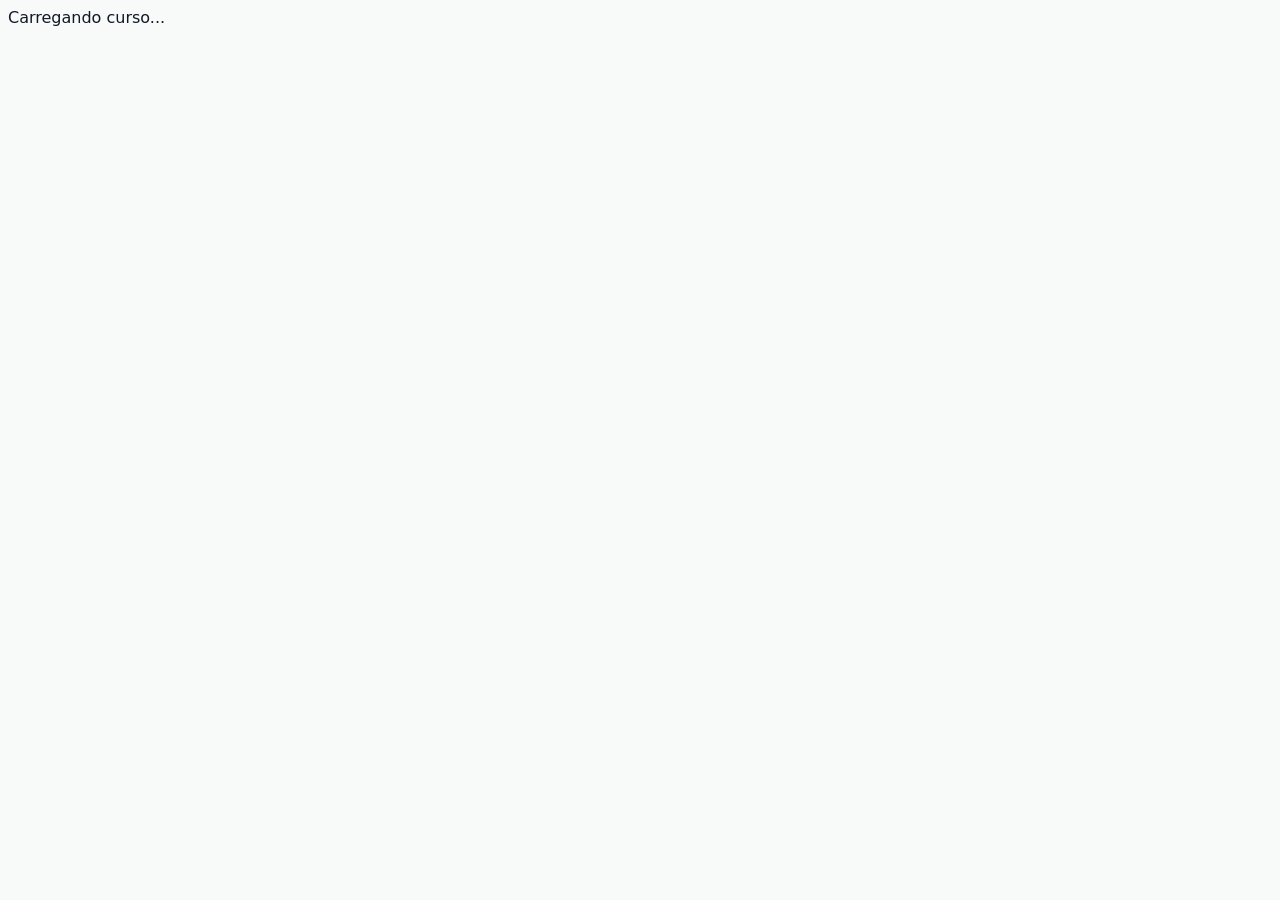
==== index.html @ 1e93b01f "Add navigable Docsify study site" ====
<!doctype html>
<html lang="pt-BR">
  <head>
    <meta charset="UTF-8" />
    <meta name="viewport" content="width=device-width, initial-scale=1.0" />
    <meta
      name="description"
      content="Curso navegável em PT-BR para estudar Claude Certified Architect - Foundations."
    />
    <title>Claude Certified Architect PT-BR</title>
    <link rel="icon" href="data:," />
    <link rel="stylesheet" href="https://cdn.jsdelivr.net/npm/docsify@4/lib/themes/vue.css" />
    <link rel="stylesheet" href="assets/docsify-theme.css" />
  </head>
  <body>
    <div id="app">Carregando curso...</div>
    <script>
      window.$docsify = {
        name: 'Claude Certified Architect PT-BR',
        repo: 'https://github.com/guilhermejacyzin/claude-certified-architect',
        homepage: 'README.md',
        loadSidebar: true,
        loadNavbar: true,
        coverpage: true,
        onlyCover: false,
        subMaxLevel: 3,
        auto2top: true,
        relativePath: true,
        mergeNavbar: true,
        themeColor: '#0f766e',
        alias: {
          '/.*/_sidebar.md': '/_sidebar.md',
          '/.*/_navbar.md': '/_navbar.md'
        },
        search: {
          maxAge: 86400000,
          paths: 'auto',
          placeholder: 'Buscar no curso',
          noData: 'Nada encontrado',
          depth: 6,
          hideOtherSidebarContent: false
        },
        copyCode: {
          buttonText: 'Copiar',
          errorText: 'Erro',
          successText: 'Copiado'
        },
        pagination: {
          previousText: 'Anterior',
          nextText: 'Próximo',
          crossChapter: true,
          crossChapterText: true
        },
        plugins: [
          function navigationHints(hook) {
            hook.doneEach(function () {
              var links = document.querySelectorAll('.markdown-section a[href$=".md"]');
              links.forEach(function (link) {
                if (!link.getAttribute('target') && !link.href.includes(location.host)) {
                  link.setAttribute('target', '_blank');
                  link.setAttribute('rel', 'noopener noreferrer');
                }
              });
            });
          }
        ]
      };
    </script>
    <script src="https://cdn.jsdelivr.net/npm/docsify@4/lib/docsify.min.js"></script>
    <script src="https://cdn.jsdelivr.net/npm/docsify@4/lib/plugins/search.min.js"></script>
    <script src="https://cdn.jsdelivr.net/npm/docsify-copy-code@2/dist/docsify-copy-code.min.js"></script>
    <script src="https://cdn.jsdelivr.net/npm/docsify-pagination@2/dist/docsify-pagination.min.js"></script>
    <script src="https://cdn.jsdelivr.net/npm/docsify@4/lib/plugins/zoom-image.min.js"></script>
  </body>
</html>
---- assets/docsify-theme.css ----
:root {
  --course-ink: #111827;
  --course-muted: #647067;
  --course-line: #dbe5df;
  --course-bg: #f7faf8;
  --course-panel: #ffffff;
  --course-teal: #0f766e;
  --course-teal-dark: #115e59;
  --course-rose: #be123c;
  --course-amber: #b45309;
  --course-indigo: #4f46e5;
  --course-shadow: 0 18px 45px rgba(17, 24, 39, 0.08);
}

body {
  background: var(--course-bg);
  color: var(--course-ink);
  font-family:
    Inter, ui-sans-serif, system-ui, -apple-system, BlinkMacSystemFont, "Segoe UI",
    sans-serif;
  letter-spacing: 0;
}

.sidebar,
.app-nav {
  background: rgba(255, 255, 255, 0.96);
  backdrop-filter: blur(16px);
}

.sidebar {
  border-right: 1px solid var(--course-line);
}

.sidebar > h1,
.sidebar .app-name {
  font-weight: 800;
  color: var(--course-ink);
}

.sidebar ul li a {
  border-radius: 6px;
  color: #26332c;
  font-size: 14px;
  line-height: 1.45;
  padding: 5px 10px;
}

.sidebar ul li.active > a,
.sidebar ul li a:hover {
  color: var(--course-teal-dark);
  background: #e8f4f1;
  text-decoration: none;
}

.sidebar-nav > ul > li > p,
.sidebar-nav > ul > li > a {
  font-weight: 800;
  color: var(--course-ink);
}

.search {
  border-bottom: 1px solid var(--course-line);
}

.search input {
  border: 1px solid var(--course-line);
  border-radius: 8px;
  color: var(--course-ink);
  font-size: 14px;
  min-height: 38px;
  padding: 8px 10px;
}

.app-nav {
  border-bottom: 1px solid rgba(219, 229, 223, 0.75);
  color: var(--course-ink);
  margin: 0;
  padding: 12px 28px;
  position: sticky;
  top: 0;
}

.app-nav a {
  color: var(--course-ink);
  font-weight: 700;
}

.app-nav a:hover {
  color: var(--course-teal);
}

.markdown-section {
  max-width: 1040px;
  padding: 36px 36px 72px;
}

.markdown-section h1,
.markdown-section h2,
.markdown-section h3 {
  color: var(--course-ink);
  letter-spacing: 0;
}

.markdown-section h1 {
  font-size: 38px;
  line-height: 1.08;
  margin-bottom: 20px;
}

.markdown-section h2 {
  border-bottom: 1px solid var(--course-line);
  font-size: 26px;
  margin-top: 44px;
  padding-bottom: 10px;
}

.markdown-section h3 {
  font-size: 20px;
  margin-top: 28px;
}

.markdown-section p,
.markdown-section li {
  color: #26332c;
  font-size: 16px;
  line-height: 1.72;
}

.markdown-section a {
  color: var(--course-teal-dark);
  font-weight: 650;
}

.markdown-section blockquote {
  border-left: 4px solid var(--course-teal);
  border-radius: 0 8px 8px 0;
  background: #eef8f5;
  color: var(--course-ink);
  margin: 20px 0;
  padding: 14px 18px;
}

.markdown-section table {
  border-collapse: separate;
  border-spacing: 0;
  box-shadow: var(--course-shadow);
  overflow: hidden;
}

.markdown-section th {
  background: #eef8f5;
  color: var(--course-ink);
  font-weight: 800;
}

.markdown-section td,
.markdown-section th {
  border-color: var(--course-line);
  padding: 10px 12px;
  vertical-align: top;
}

.markdown-section code {
  background: #eef2ff;
  border-radius: 5px;
  color: #3730a3;
  padding: 2px 5px;
}

.markdown-section pre {
  background: #111827;
  border-radius: 8px;
  box-shadow: var(--course-shadow);
}

.markdown-section pre code {
  background: transparent;
  color: #f9fafb;
  padding: 0;
}

.cover {
  background:
    radial-gradient(circle at 20% 20%, rgba(15, 118, 110, 0.16), transparent 34%),
    radial-gradient(circle at 78% 28%, rgba(190, 18, 60, 0.12), transparent 32%),
    linear-gradient(135deg, #ffffff 0%, #f4faf8 52%, #eef2ff 100%) !important;
  color: var(--course-ink);
}

.cover-main {
  max-width: 1120px;
}

.cover-main h1 {
  color: var(--course-ink);
  font-size: clamp(36px, 6vw, 72px);
  font-weight: 900;
  line-height: 1;
  margin: 0 0 18px;
}

.cover-main blockquote {
  border: 0;
  color: #26332c;
  font-size: 19px;
  line-height: 1.55;
  margin: 0 auto 28px;
  max-width: 840px;
}

.cover-main > p:last-of-type a {
  border: 1px solid var(--course-line);
  border-radius: 8px;
  box-shadow: 0 10px 24px rgba(15, 118, 110, 0.12);
  color: var(--course-teal-dark);
  font-weight: 800;
  margin: 5px;
  padding: 11px 15px;
}

.cover-main > p:last-of-type a:first-child {
  background: var(--course-teal);
  border-color: var(--course-teal);
  color: #ffffff;
}

.cover-main > p:last-of-type a:hover {
  transform: translateY(-1px);
}

.hero-panel {
  display: grid;
  gap: 14px;
  grid-template-columns: repeat(3, minmax(0, 1fr));
  margin: 34px auto 22px;
  max-width: 1040px;
  text-align: left;
}

.hero-panel > div {
  background: rgba(255, 255, 255, 0.86);
  border: 1px solid rgba(219, 229, 223, 0.9);
  border-radius: 8px;
  box-shadow: var(--course-shadow);
  padding: 18px;
}

.hero-panel strong {
  color: var(--course-ink);
  display: block;
  font-size: 17px;
  line-height: 1.35;
  margin: 7px 0;
}

.hero-panel p {
  color: var(--course-muted);
  font-size: 14px;
  line-height: 1.5;
  margin: 0;
}

.eyebrow {
  color: var(--course-rose);
  display: block;
  font-size: 12px;
  font-weight: 900;
  letter-spacing: 0.04em;
  text-transform: uppercase;
}

.learning-map {
  align-items: center;
  display: grid;
  gap: 8px;
  grid-template-columns: repeat(6, minmax(0, 1fr));
  margin: 20px auto 0;
  max-width: 1040px;
}

.learning-map span {
  background: #ffffff;
  border: 1px solid var(--course-line);
  border-top: 4px solid var(--course-teal);
  border-radius: 8px;
  color: var(--course-ink);
  font-size: 13px;
  font-weight: 800;
  min-height: 54px;
  padding: 13px 8px 9px;
  text-align: center;
}

.learning-map span:nth-child(2) {
  border-top-color: var(--course-indigo);
}

.learning-map span:nth-child(3) {
  border-top-color: var(--course-amber);
}

.learning-map span:nth-child(4) {
  border-top-color: var(--course-rose);
}

.learning-map span:nth-child(5) {
  border-top-color: var(--course-teal-dark);
}

.learning-map span:nth-child(6) {
  border-top-color: #6d28d9;
}

.docsify-pagination-container {
  border-top: 1px solid var(--course-line);
  margin-top: 44px;
  padding-top: 24px;
}

@media (max-width: 900px) {
  .markdown-section {
    padding: 28px 20px 60px;
  }

  .hero-panel,
  .learning-map {
    grid-template-columns: 1fr;
  }

  .cover-main h1 {
    font-size: 38px;
  }

  .app-nav {
    padding: 10px 16px;
  }
}
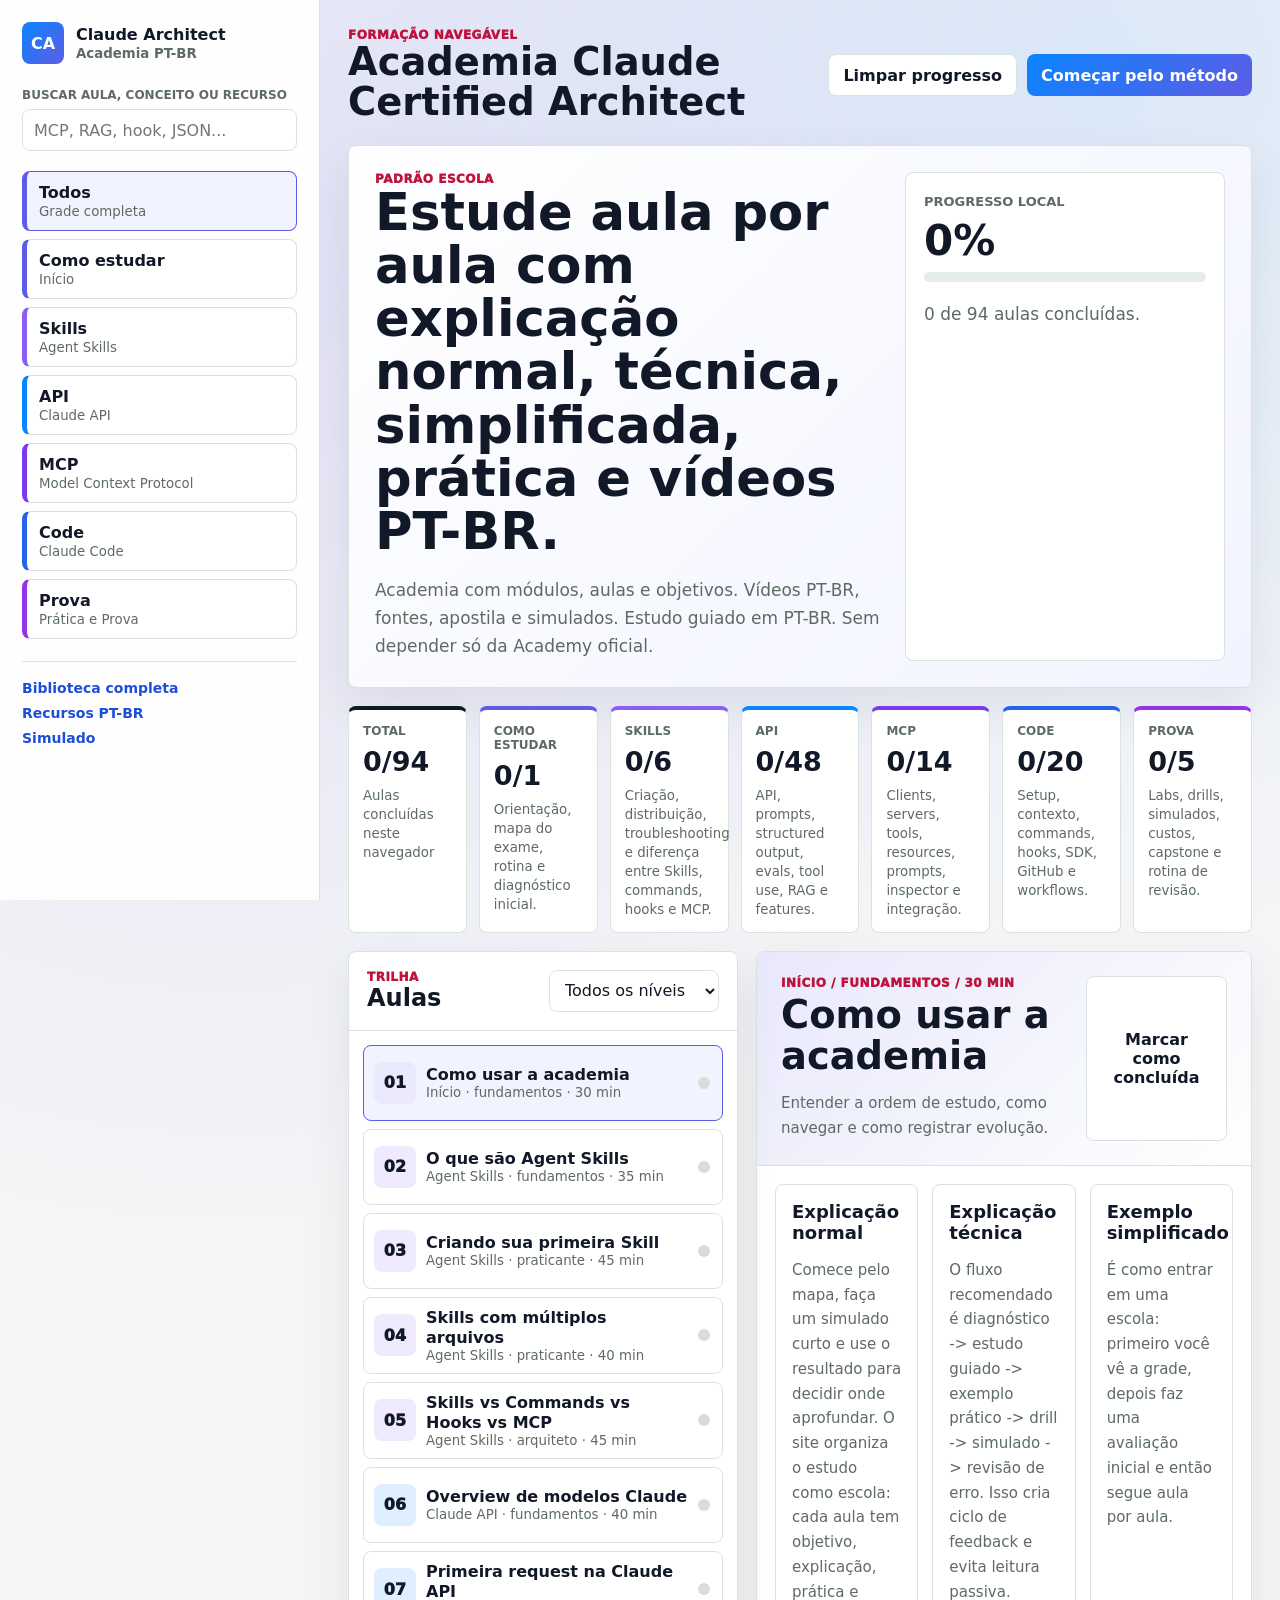
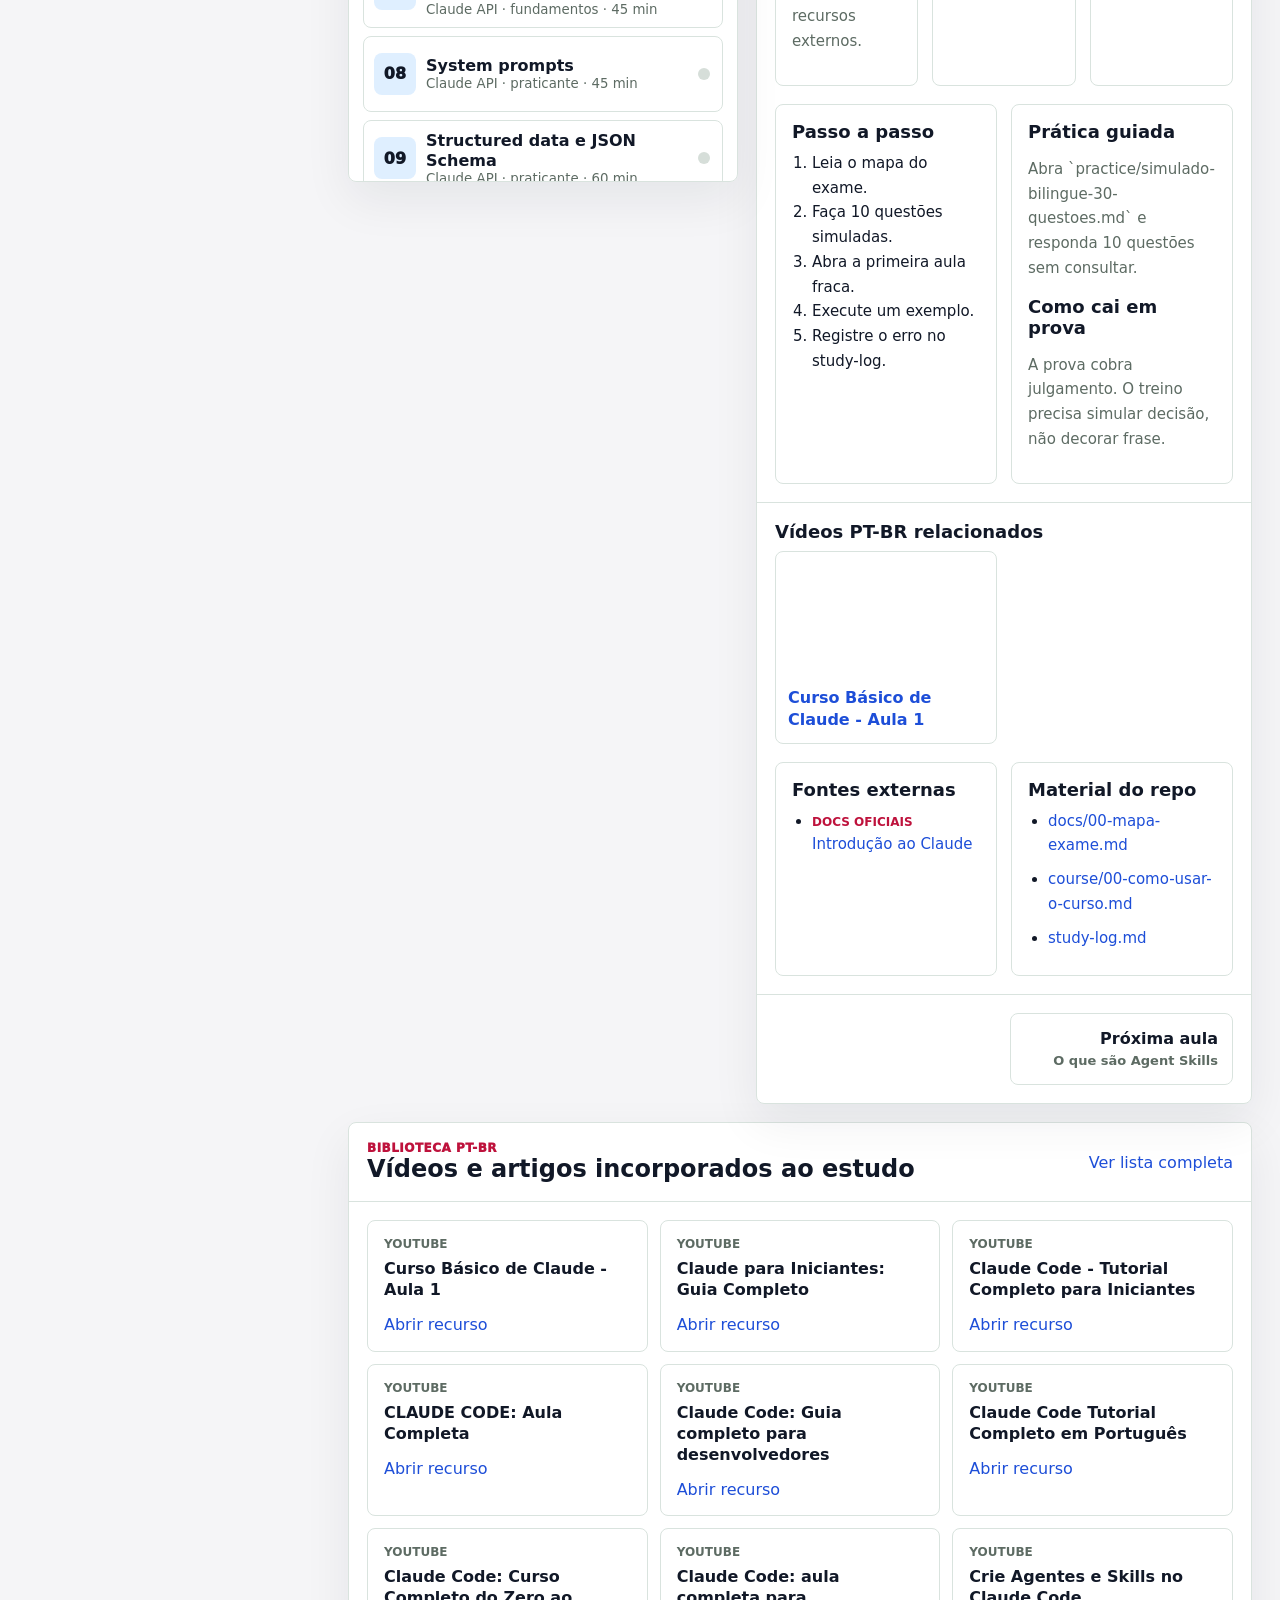
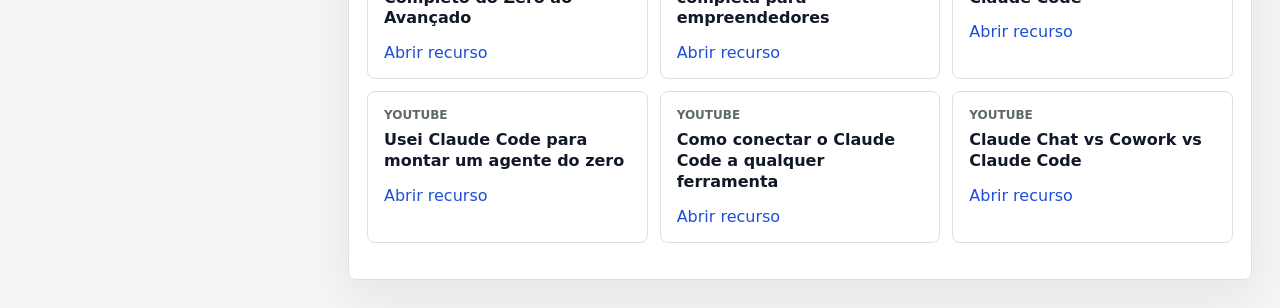
==== commit a44e7040: "Build academy-style study site # Conflicts: #	index.html" ====
--- a/index.html
+++ b/index.html
@@ -5,71 +5,111 @@
     <meta name="viewport" content="width=device-width, initial-scale=1.0" />
     <meta
       name="description"
-      content="Curso navegável em PT-BR para estudar Claude Certified Architect - Foundations."
+      content="Academia PT-BR para estudar Claude Certified Architect - Foundations com aulas, vídeos, prática e simulados."
     />
-    <title>Claude Certified Architect PT-BR</title>
+    <title>Academia Claude Architect PT-BR</title>
     <link rel="icon" href="data:," />
-    <link rel="stylesheet" href="https://cdn.jsdelivr.net/npm/docsify@4/lib/themes/vue.css" />
-    <link rel="stylesheet" href="assets/docsify-theme.css" />
+    <link rel="stylesheet" href="assets/academy.css" />
   </head>
   <body>
-    <div id="app">Carregando curso...</div>
-    <script>
-      window.$docsify = {
-        name: 'Claude Certified Architect PT-BR',
-        repo: 'https://github.com/guilhermejacyzin/claude-certified-architect',
-        homepage: 'README.md',
-        loadSidebar: true,
-        loadNavbar: true,
-        coverpage: true,
-        onlyCover: false,
-        subMaxLevel: 3,
-        auto2top: true,
-        relativePath: true,
-        mergeNavbar: true,
-        themeColor: '#0f766e',
-        alias: {
-          '/.*/_sidebar.md': '/_sidebar.md',
-          '/.*/_navbar.md': '/_navbar.md'
-        },
-        search: {
-          maxAge: 86400000,
-          paths: 'auto',
-          placeholder: 'Buscar no curso',
-          noData: 'Nada encontrado',
-          depth: 6,
-          hideOtherSidebarContent: false
-        },
-        copyCode: {
-          buttonText: 'Copiar',
-          errorText: 'Erro',
-          successText: 'Copiado'
-        },
-        pagination: {
-          previousText: 'Anterior',
-          nextText: 'Próximo',
-          crossChapter: true,
-          crossChapterText: true
-        },
-        plugins: [
-          function navigationHints(hook) {
-            hook.doneEach(function () {
-              var links = document.querySelectorAll('.markdown-section a[href$=".md"]');
-              links.forEach(function (link) {
-                if (!link.getAttribute('target') && !link.href.includes(location.host)) {
-                  link.setAttribute('target', '_blank');
-                  link.setAttribute('rel', 'noopener noreferrer');
-                }
-              });
-            });
-          }
-        ]
-      };
-    </script>
-    <script src="https://cdn.jsdelivr.net/npm/docsify@4/lib/docsify.min.js"></script>
-    <script src="https://cdn.jsdelivr.net/npm/docsify@4/lib/plugins/search.min.js"></script>
-    <script src="https://cdn.jsdelivr.net/npm/docsify-copy-code@2/dist/docsify-copy-code.min.js"></script>
-    <script src="https://cdn.jsdelivr.net/npm/docsify-pagination@2/dist/docsify-pagination.min.js"></script>
-    <script src="https://cdn.jsdelivr.net/npm/docsify@4/lib/plugins/zoom-image.min.js"></script>
+    <div class="academy-shell">
+      <aside class="sidebar" aria-label="Navegação principal">
+        <a class="brand" href="#start-how-to-study" aria-label="Ir para início">
+          <span class="brand-mark">CA</span>
+          <span>
+            <strong>Claude Architect</strong>
+            <small>Academia PT-BR</small>
+          </span>
+        </a>
+
+        <div class="search-panel">
+          <label for="searchInput">Buscar aula, conceito ou recurso</label>
+          <input id="searchInput" type="search" placeholder="MCP, RAG, hook, JSON..." />
+        </div>
+
+        <nav id="moduleNav" class="module-nav" aria-label="Módulos"></nav>
+
+        <div class="sidebar-actions">
+          <a href="docsify.html#/README.md">Biblioteca completa</a>
+          <a href="docsify.html#/recursos-ptbr/matriz-aulas-claude-ptbr.md">Recursos PT-BR</a>
+          <a href="docsify.html#/practice/simulado-bilingue-30-questoes.md">Simulado</a>
+        </div>
+      </aside>
+
+      <main class="main">
+        <header class="topbar">
+          <div>
+            <span class="eyebrow">Formação navegável</span>
+            <h1><span>Academia Claude</span><span>Certified Architect</span></h1>
+          </div>
+          <div class="topbar-actions">
+            <button id="resetProgress" class="ghost-button" type="button">Limpar progresso</button>
+            <a class="primary-button" href="docsify.html#/course/00-como-usar-o-curso.md">Começar pelo método</a>
+          </div>
+        </header>
+
+        <section class="hero">
+          <div class="hero-copy">
+            <span class="eyebrow">Padrão escola</span>
+            <h2>
+              <span>Estude aula por aula</span>
+              <span>com explicação normal,</span>
+              <span>técnica, simplificada,</span>
+              <span>prática e vídeos PT-BR.</span>
+            </h2>
+            <p class="hero-lines">
+              <span>Academia com módulos, aulas e objetivos.</span>
+              <span>Vídeos PT-BR, fontes, apostila e simulados.</span>
+              <span>Estudo guiado em PT-BR.</span>
+              <span>Sem depender só da Academy oficial.</span>
+            </p>
+          </div>
+          <div class="progress-card" aria-live="polite">
+            <span>Progresso local</span>
+            <strong id="progressPercent">0%</strong>
+            <div class="progress-track"><div id="progressBar"></div></div>
+            <p id="progressText">Marque aulas como concluídas para acompanhar sua evolução neste navegador.</p>
+          </div>
+        </section>
+
+        <section class="stats-grid" id="statsGrid" aria-label="Resumo do curso"></section>
+
+        <section class="academy-layout">
+          <div class="lesson-list-panel">
+            <div class="panel-heading">
+              <div>
+                <span class="eyebrow">Trilha</span>
+                <h2>Aulas</h2>
+              </div>
+              <select id="levelFilter" aria-label="Filtrar por nível">
+                <option value="all">Todos os níveis</option>
+                <option value="fundamentos">Fundamentos</option>
+                <option value="praticante">Praticante</option>
+                <option value="arquiteto">Arquiteto</option>
+                <option value="especialista">Especialista</option>
+              </select>
+            </div>
+            <div id="lessonList" class="lesson-list"></div>
+          </div>
+
+          <article id="lessonDetail" class="lesson-detail" aria-live="polite"></article>
+        </section>
+
+        <section class="resource-board">
+          <div class="panel-heading">
+            <div>
+              <span class="eyebrow">Biblioteca PT-BR</span>
+              <h2>Vídeos e artigos incorporados ao estudo</h2>
+            </div>
+            <a href="docsify.html#/recursos-ptbr/fontes-curadas-ptbr.md">Ver lista completa</a>
+          </div>
+          <div id="resourceBoard" class="resource-grid"></div>
+        </section>
+      </main>
+    </div>
+
+    <script src="assets/academy-data.js"></script>
+    <script src="assets/academy-extra-lessons.js"></script>
+    <script src="assets/academy-app.js"></script>
   </body>
 </html>
--- a/assets/academy.css
+++ b/assets/academy.css
@@ -0,0 +1,801 @@
+:root {
+  --ink: #111827;
+  --muted: #5d6b63;
+  --line: #d9e3de;
+  --bg: #f5f5f7;
+  --panel: #ffffff;
+  --blue: #0a84ff;
+  --blue-dark: #1d4ed8;
+  --violet-blue: #5e5ce6;
+  --rose: #be123c;
+  --amber: #b45309;
+  --indigo: #4f46e5;
+  --violet: #6d28d9;
+  --shadow: 0 18px 48px rgba(17, 24, 39, 0.07);
+}
+
+* {
+  box-sizing: border-box;
+}
+
+html {
+  scroll-behavior: smooth;
+}
+
+body {
+  background:
+    radial-gradient(circle at 18% 8%, rgba(94, 92, 230, 0.13), transparent 28%),
+    radial-gradient(circle at 86% 2%, rgba(10, 132, 255, 0.11), transparent 24%),
+    var(--bg);
+  color: var(--ink);
+  font-family:
+    Inter, ui-sans-serif, system-ui, -apple-system, BlinkMacSystemFont, "Segoe UI",
+    sans-serif;
+  letter-spacing: 0;
+  margin: 0;
+  overflow-x: hidden;
+}
+
+a {
+  color: var(--blue-dark);
+  text-decoration: none;
+}
+
+a:hover {
+  text-decoration: underline;
+}
+
+button,
+input,
+select {
+  font: inherit;
+}
+
+.academy-shell {
+  display: grid;
+  grid-template-columns: 320px minmax(0, 1fr);
+  min-height: 100vh;
+}
+
+.sidebar {
+  background: rgba(255, 255, 255, 0.94);
+  border-right: 1px solid var(--line);
+  height: 100vh;
+  overflow-y: auto;
+  padding: 22px;
+  position: sticky;
+  top: 0;
+  width: 100%;
+}
+
+.brand {
+  align-items: center;
+  color: var(--ink);
+  display: flex;
+  gap: 12px;
+  margin-bottom: 24px;
+}
+
+.brand:hover {
+  text-decoration: none;
+}
+
+.brand-mark {
+  align-items: center;
+  background: linear-gradient(135deg, var(--blue), var(--violet-blue));
+  border-radius: 8px;
+  color: #ffffff;
+  display: inline-flex;
+  font-weight: 900;
+  height: 42px;
+  justify-content: center;
+  width: 42px;
+}
+
+.brand strong,
+.brand small {
+  display: block;
+}
+
+.brand small {
+  color: var(--muted);
+  font-weight: 700;
+  margin-top: 2px;
+}
+
+.search-panel {
+  margin-bottom: 20px;
+}
+
+.search-panel label {
+  color: var(--muted);
+  display: block;
+  font-size: 12px;
+  font-weight: 900;
+  margin-bottom: 7px;
+  text-transform: uppercase;
+}
+
+.search-panel input,
+.panel-heading select {
+  background: #ffffff;
+  border: 1px solid var(--line);
+  border-radius: 8px;
+  color: var(--ink);
+  min-height: 42px;
+  outline: none;
+  padding: 9px 11px;
+  width: 100%;
+}
+
+.search-panel input:focus,
+.panel-heading select:focus {
+  border-color: var(--violet-blue);
+  box-shadow: 0 0 0 4px rgba(94, 92, 230, 0.13);
+}
+
+.module-nav {
+  display: grid;
+  gap: 8px;
+}
+
+.module-button {
+  background: #ffffff;
+  border: 1px solid var(--line);
+  border-left: 5px solid var(--accent, var(--violet-blue));
+  border-radius: 8px;
+  color: var(--ink);
+  cursor: pointer;
+  padding: 11px 12px;
+  text-align: left;
+}
+
+.module-button span,
+.module-button small {
+  display: block;
+}
+
+.module-button span {
+  font-weight: 900;
+}
+
+.module-button small {
+  color: var(--muted);
+  margin-top: 2px;
+}
+
+.module-button.active,
+.module-button:hover {
+  background: #f1f3ff;
+  border-color: var(--violet-blue);
+}
+
+.sidebar-actions {
+  border-top: 1px solid var(--line);
+  display: grid;
+  gap: 9px;
+  margin-top: 22px;
+  padding-top: 18px;
+}
+
+.sidebar-actions a {
+  font-size: 14px;
+  font-weight: 800;
+}
+
+.main {
+  max-width: 100%;
+  min-width: 0;
+  padding: 28px;
+}
+
+.topbar {
+  align-items: center;
+  display: flex;
+  gap: 20px;
+  justify-content: space-between;
+  margin-bottom: 22px;
+}
+
+.eyebrow {
+  color: var(--rose);
+  display: block;
+  font-size: 12px;
+  font-weight: 950;
+  letter-spacing: 0.04em;
+  text-transform: uppercase;
+}
+
+.topbar h1,
+.hero h2,
+.panel-heading h2,
+.lesson-hero h2,
+.resource-board h2 {
+  letter-spacing: 0;
+  margin: 0;
+}
+
+.topbar > div,
+.hero-copy,
+.progress-card,
+.lesson-hero > div,
+.lesson-tabs section,
+.lesson-work section,
+.resource-columns section,
+.resource-card,
+.video-card,
+.lesson-card-body {
+  min-width: 0;
+}
+
+.topbar h1 {
+  font-size: clamp(26px, 3vw, 44px);
+  line-height: 1.05;
+  overflow-wrap: anywhere;
+}
+
+.topbar h1 span {
+  display: block;
+}
+
+.topbar-actions {
+  display: flex;
+  flex-wrap: wrap;
+  gap: 10px;
+}
+
+.primary-button,
+.ghost-button,
+.complete-button {
+  align-items: center;
+  border-radius: 8px;
+  display: inline-flex;
+  font-weight: 900;
+  min-height: 42px;
+  padding: 10px 14px;
+}
+
+.primary-button {
+  background: linear-gradient(135deg, var(--blue), var(--violet-blue));
+  color: #ffffff;
+}
+
+.primary-button:hover {
+  background: linear-gradient(135deg, var(--blue-dark), var(--violet));
+  text-decoration: none;
+}
+
+.ghost-button,
+.complete-button {
+  background: #ffffff;
+  border: 1px solid var(--line);
+  color: var(--ink);
+  cursor: pointer;
+}
+
+.complete-button.done {
+  background: #eef2ff;
+  border-color: var(--violet-blue);
+  color: #3730a3;
+}
+
+.hero {
+  background:
+    linear-gradient(135deg, rgba(255, 255, 255, 0.98), rgba(241, 243, 255, 0.96)),
+    #ffffff;
+  border: 1px solid var(--line);
+  border-radius: 8px;
+  box-shadow: var(--shadow);
+  display: grid;
+  gap: 22px;
+  grid-template-columns: minmax(0, 1fr) 320px;
+  margin-bottom: 18px;
+  padding: 26px;
+}
+
+.hero h2 {
+  font-size: clamp(28px, 4vw, 56px);
+  line-height: 1.04;
+  max-width: 960px;
+  overflow-wrap: anywhere;
+}
+
+.hero h2 span {
+  display: inline;
+}
+
+.hero p,
+.progress-card p,
+.stat-card small,
+.lesson-card small,
+.lesson-detail p,
+.resource-card span,
+.muted {
+  color: var(--muted);
+}
+
+.hero p {
+  font-size: 17px;
+  line-height: 1.65;
+  margin: 18px 0 0;
+  max-width: 900px;
+}
+
+.hero-lines span {
+  display: inline;
+}
+
+.progress-card {
+  background: #ffffff;
+  border: 1px solid var(--line);
+  border-radius: 8px;
+  padding: 18px;
+}
+
+.progress-card span {
+  color: var(--muted);
+  font-size: 13px;
+  font-weight: 900;
+  text-transform: uppercase;
+}
+
+.progress-card strong {
+  display: block;
+  font-size: 42px;
+  line-height: 1;
+  margin: 10px 0;
+}
+
+.progress-track {
+  background: #e5ede8;
+  border-radius: 999px;
+  height: 10px;
+  overflow: hidden;
+}
+
+.progress-track div {
+  background: linear-gradient(90deg, var(--blue), var(--violet-blue));
+  height: 100%;
+  transition: width 0.2s ease;
+  width: 0;
+}
+
+.stats-grid {
+  display: grid;
+  gap: 12px;
+  grid-template-columns: repeat(7, minmax(0, 1fr));
+  margin-bottom: 18px;
+}
+
+.stat-card {
+  background: #ffffff;
+  border: 1px solid var(--line);
+  border-top: 4px solid var(--accent, var(--violet-blue));
+  border-radius: 8px;
+  min-height: 132px;
+  padding: 14px;
+}
+
+.stat-card.total {
+  --accent: var(--ink);
+}
+
+.stat-card span,
+.resource-card span {
+  color: var(--muted);
+  display: block;
+  font-size: 12px;
+  font-weight: 900;
+  text-transform: uppercase;
+}
+
+.stat-card strong {
+  display: block;
+  font-size: 27px;
+  margin: 8px 0;
+}
+
+.academy-layout {
+  display: grid;
+  gap: 18px;
+  grid-template-columns: 390px minmax(0, 1fr);
+  margin-bottom: 18px;
+}
+
+.lesson-list-panel,
+.lesson-detail,
+.resource-board {
+  background: rgba(255, 255, 255, 0.96);
+  border: 1px solid var(--line);
+  border-radius: 8px;
+  box-shadow: var(--shadow);
+}
+
+.lesson-list-panel {
+  align-self: start;
+  max-height: calc(100vh - 40px);
+  overflow: hidden;
+  position: sticky;
+  top: 20px;
+}
+
+.panel-heading {
+  align-items: center;
+  border-bottom: 1px solid var(--line);
+  display: flex;
+  gap: 16px;
+  justify-content: space-between;
+  padding: 18px;
+}
+
+.panel-heading h2 {
+  font-size: 24px;
+}
+
+.panel-heading select {
+  max-width: 170px;
+}
+
+.lesson-list {
+  display: grid;
+  gap: 8px;
+  max-height: calc(100vh - 150px);
+  overflow-y: auto;
+  padding: 14px;
+}
+
+.lesson-card {
+  align-items: center;
+  background: #ffffff;
+  border: 1px solid var(--line);
+  border-radius: 8px;
+  color: var(--ink);
+  cursor: pointer;
+  display: grid;
+  gap: 10px;
+  grid-template-columns: 42px 1fr 14px;
+  min-height: 76px;
+  padding: 10px;
+  text-align: left;
+}
+
+.lesson-card.active,
+.lesson-card:hover {
+  background: #f1f3ff;
+  border-color: var(--violet-blue);
+}
+
+.lesson-index {
+  align-items: center;
+  background: color-mix(in srgb, var(--accent, var(--violet-blue)) 13%, #ffffff);
+  border-radius: 8px;
+  color: var(--ink);
+  display: flex;
+  font-weight: 950;
+  height: 42px;
+  justify-content: center;
+}
+
+.lesson-card-body strong,
+.lesson-card-body small {
+  display: block;
+}
+
+.lesson-card-body strong {
+  line-height: 1.25;
+}
+
+.completion-dot {
+  background: #d6ded9;
+  border-radius: 50%;
+  height: 12px;
+  width: 12px;
+}
+
+.completion-dot.done {
+  background: var(--violet-blue);
+}
+
+.lesson-detail {
+  overflow: hidden;
+}
+
+.lesson-hero {
+  background:
+    linear-gradient(135deg, color-mix(in srgb, var(--accent) 14%, #ffffff), #ffffff);
+  border-bottom: 1px solid var(--line);
+  display: flex;
+  gap: 18px;
+  justify-content: space-between;
+  padding: 24px;
+}
+
+.lesson-hero h2 {
+  font-size: clamp(26px, 3vw, 42px);
+  line-height: 1.08;
+  margin-top: 4px;
+}
+
+.lesson-hero p {
+  font-size: 17px;
+  line-height: 1.55;
+  margin-bottom: 0;
+  max-width: 820px;
+}
+
+.lesson-tabs,
+.lesson-work,
+.resource-columns {
+  display: grid;
+  gap: 14px;
+  grid-template-columns: repeat(3, minmax(0, 1fr));
+  padding: 18px;
+}
+
+.lesson-work,
+.resource-columns {
+  grid-template-columns: repeat(2, minmax(0, 1fr));
+  padding-top: 0;
+}
+
+.lesson-tabs section,
+.lesson-work section,
+.resource-columns section {
+  background: #ffffff;
+  border: 1px solid var(--line);
+  border-radius: 8px;
+  padding: 16px;
+}
+
+.lesson-detail h3 {
+  font-size: 18px;
+  margin: 0 0 9px;
+}
+
+.lesson-detail p,
+.lesson-detail li {
+  font-size: 15px;
+  line-height: 1.65;
+}
+
+.lesson-detail ol,
+.resource-list {
+  margin: 0;
+  padding-left: 20px;
+}
+
+.video-section {
+  border-top: 1px solid var(--line);
+  padding: 18px;
+}
+
+.video-grid {
+  display: grid;
+  gap: 14px;
+  grid-template-columns: repeat(2, minmax(0, 1fr));
+}
+
+.video-card {
+  background: #ffffff;
+  border: 1px solid var(--line);
+  border-radius: 8px;
+  overflow: hidden;
+}
+
+.video-card iframe {
+  aspect-ratio: 16 / 9;
+  border: 0;
+  display: block;
+  width: 100%;
+}
+
+.video-card a {
+  display: block;
+  font-weight: 850;
+  line-height: 1.35;
+  padding: 12px;
+}
+
+.resource-list li {
+  margin: 9px 0;
+}
+
+.resource-list span {
+  color: var(--rose);
+  display: block;
+  font-size: 12px;
+  font-weight: 900;
+  text-transform: uppercase;
+}
+
+.resource-board {
+  padding-bottom: 18px;
+}
+
+.resource-grid {
+  display: grid;
+  gap: 12px;
+  grid-template-columns: repeat(3, minmax(0, 1fr));
+  padding: 18px;
+}
+
+.resource-card {
+  background: #ffffff;
+  border: 1px solid var(--line);
+  border-radius: 8px;
+  min-height: 132px;
+  padding: 16px;
+}
+
+.resource-card strong {
+  display: block;
+  line-height: 1.3;
+  margin: 8px 0 14px;
+}
+
+.lesson-nav-actions {
+  border-top: 1px solid var(--line);
+  display: grid;
+  gap: 12px;
+  grid-template-columns: repeat(2, minmax(0, 1fr));
+  padding: 18px;
+}
+
+.lesson-nav-actions button {
+  background: #ffffff;
+  border: 1px solid var(--line);
+  border-radius: 8px;
+  color: var(--ink);
+  cursor: pointer;
+  font-weight: 900;
+  min-height: 72px;
+  padding: 12px 14px;
+  text-align: left;
+}
+
+.lesson-nav-actions button:hover {
+  background: #f1f3ff;
+  border-color: var(--violet-blue);
+}
+
+.lesson-nav-actions button:last-child {
+  text-align: right;
+}
+
+.lesson-nav-actions span {
+  color: var(--muted);
+  display: block;
+  font-size: 13px;
+  font-weight: 700;
+  line-height: 1.35;
+  margin-top: 4px;
+}
+
+.empty-state {
+  color: var(--muted);
+  padding: 18px;
+}
+
+@media (max-width: 1180px) {
+  .academy-shell {
+    grid-template-columns: 1fr;
+  }
+
+  .sidebar,
+  .lesson-list-panel {
+    height: auto;
+    max-height: none;
+    position: static;
+  }
+
+  .main {
+    padding: 18px;
+  }
+
+  .stats-grid,
+  .academy-layout,
+  .hero {
+    grid-template-columns: 1fr;
+  }
+
+  .stats-grid,
+  .resource-grid {
+    grid-template-columns: repeat(2, minmax(0, 1fr));
+  }
+}
+
+@media (max-width: 760px) {
+  .academy-shell,
+  .sidebar,
+  .main {
+    max-width: 100vw;
+    overflow-x: hidden;
+    width: 100%;
+  }
+
+  .topbar,
+  .hero,
+  .stats-grid,
+  .academy-layout,
+  .lesson-list-panel,
+  .lesson-detail,
+  .resource-board {
+    max-width: calc(100vw - 36px);
+    width: 100%;
+  }
+
+  .topbar,
+  .lesson-hero,
+  .panel-heading {
+    align-items: stretch;
+    flex-direction: column;
+  }
+
+  .topbar h1 {
+    font-size: 29px;
+    line-height: 1.12;
+    overflow-wrap: anywhere;
+    word-break: normal;
+  }
+
+  .hero h2,
+  .lesson-hero h2 {
+    font-size: 28px;
+    line-height: 1.14;
+    overflow-wrap: anywhere;
+    word-break: normal;
+  }
+
+  .hero h2 span {
+    display: block;
+  }
+
+  .hero-lines span {
+    display: block;
+  }
+
+  .hero-copy,
+  .hero h2,
+  .hero p {
+    max-width: calc(100vw - 64px);
+    overflow-wrap: anywhere;
+    width: 100%;
+  }
+
+  .topbar-actions {
+    display: grid;
+    grid-template-columns: 1fr;
+  }
+
+  .primary-button,
+  .ghost-button,
+  .complete-button {
+    justify-content: center;
+    text-align: center;
+    width: 100%;
+  }
+
+  .panel-heading select {
+    max-width: none;
+  }
+
+  .lesson-tabs,
+  .lesson-work,
+  .resource-columns,
+  .lesson-nav-actions,
+  .video-grid,
+  .stats-grid,
+  .resource-grid {
+    grid-template-columns: 1fr;
+  }
+
+  .hero,
+  .lesson-hero,
+  .lesson-tabs,
+  .lesson-work,
+  .resource-columns,
+  .video-section,
+  .resource-grid {
+    padding: 14px;
+  }
+}
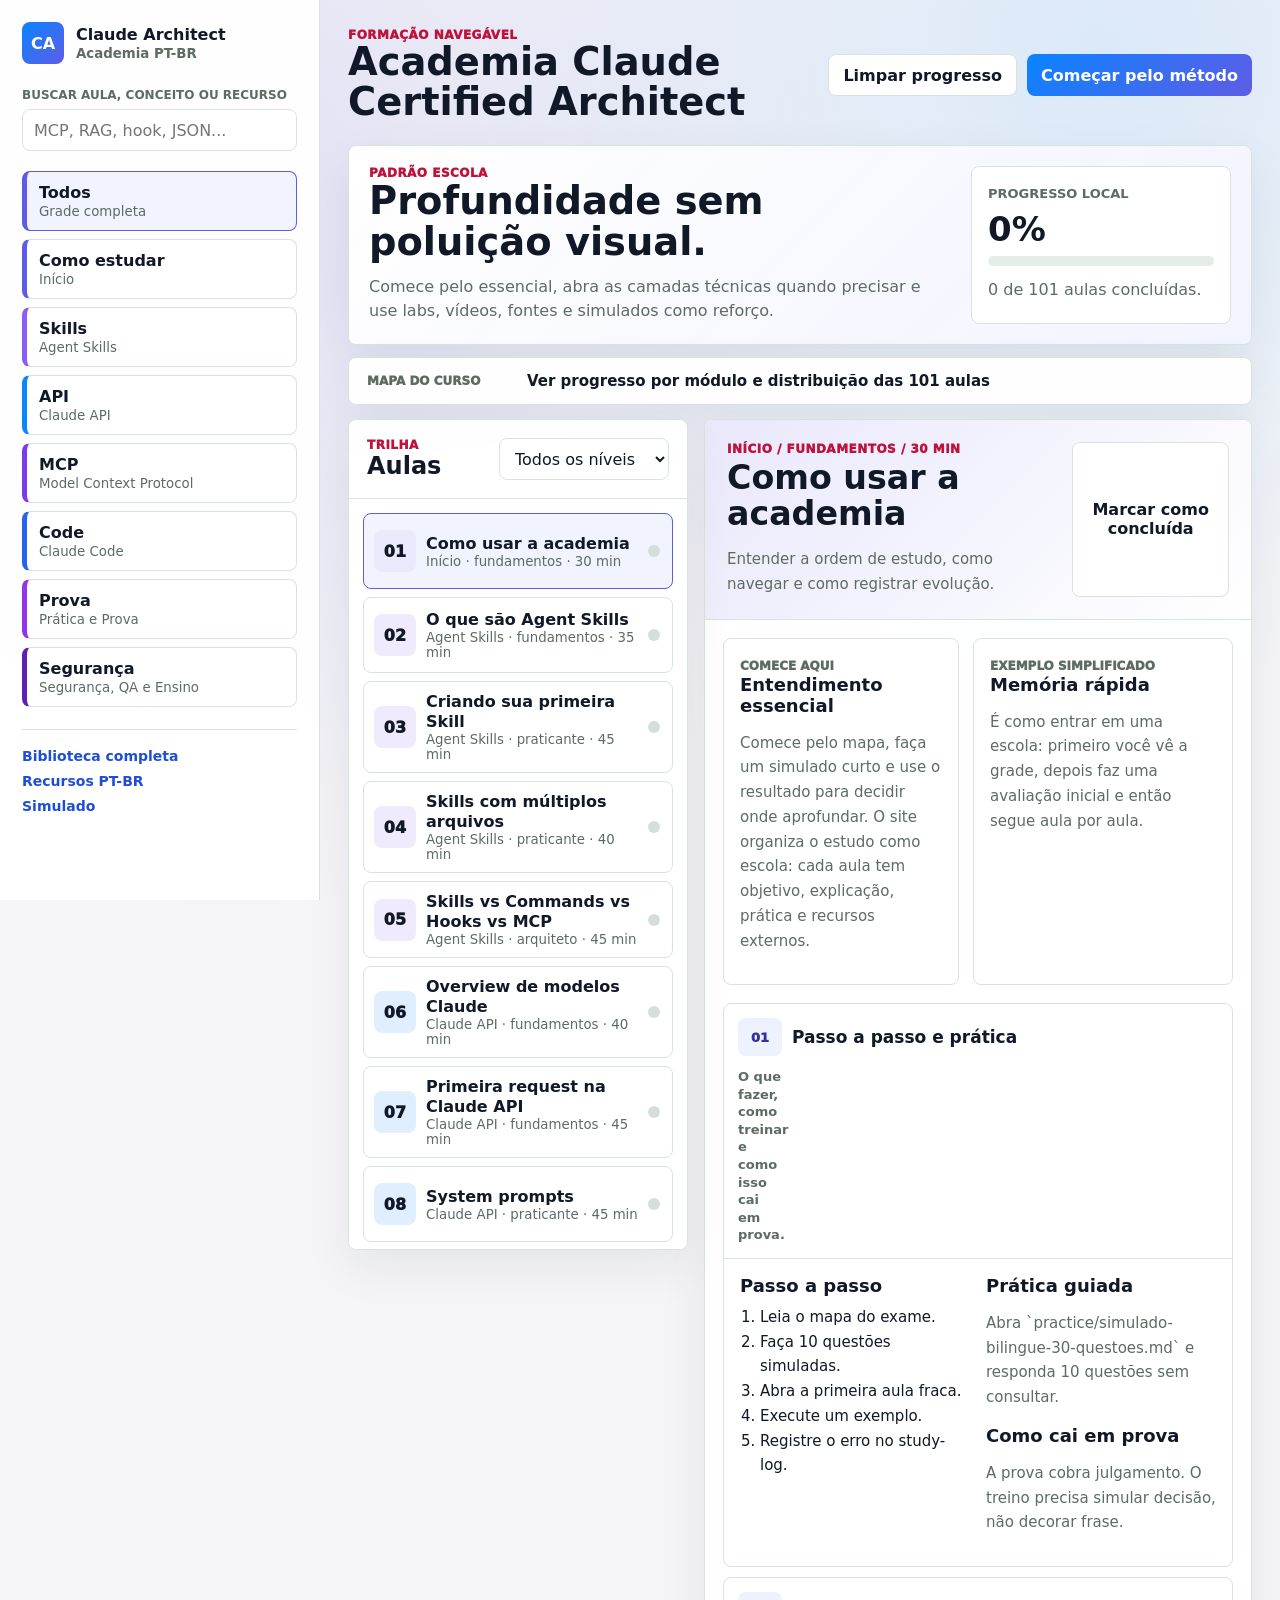
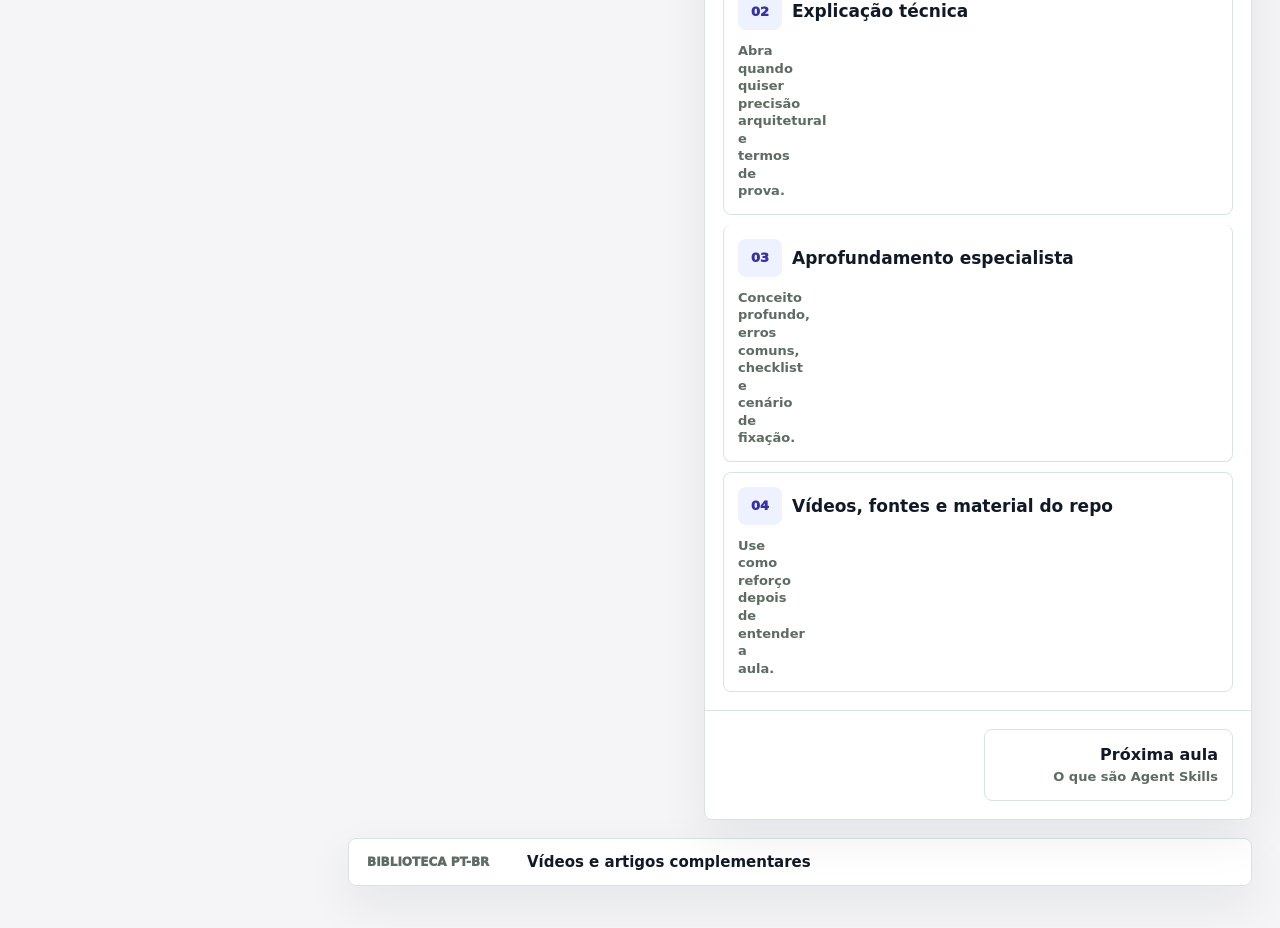
==== commit 8ac43e54: "Simplify academy UX with progressive lesson sections" ====
--- a/index.html
+++ b/index.html
@@ -52,16 +52,10 @@
           <div class="hero-copy">
             <span class="eyebrow">Padrão escola</span>
             <h2>
-              <span>Estude aula por aula</span>
-              <span>com explicação normal,</span>
-              <span>técnica, simplificada,</span>
-              <span>prática e vídeos PT-BR.</span>
+              <span>Profundidade sem poluição visual.</span>
             </h2>
             <p class="hero-lines">
-              <span>Academia com módulos, aulas e objetivos.</span>
-              <span>Vídeos PT-BR, fontes, apostila e simulados.</span>
-              <span>Estudo guiado em PT-BR.</span>
-              <span>Sem depender só da Academy oficial.</span>
+              <span>Comece pelo essencial, abra as camadas técnicas quando precisar e use labs, vídeos, fontes e simulados como reforço.</span>
             </p>
           </div>
           <div class="progress-card" aria-live="polite">
@@ -72,7 +66,13 @@
           </div>
         </section>
 
-        <section class="stats-grid" id="statsGrid" aria-label="Resumo do curso"></section>
+        <details class="course-map">
+          <summary>
+            <span>Mapa do curso</span>
+            <strong>Ver progresso por módulo e distribuição das 101 aulas</strong>
+          </summary>
+          <section class="stats-grid" id="statsGrid" aria-label="Resumo do curso"></section>
+        </details>
 
         <section class="academy-layout">
           <div class="lesson-list-panel">
@@ -95,7 +95,11 @@
           <article id="lessonDetail" class="lesson-detail" aria-live="polite"></article>
         </section>
 
-        <section class="resource-board">
+        <details class="resource-board">
+          <summary>
+            <span>Biblioteca PT-BR</span>
+            <strong>Vídeos e artigos complementares</strong>
+          </summary>
           <div class="panel-heading">
             <div>
               <span class="eyebrow">Biblioteca PT-BR</span>
@@ -104,7 +108,7 @@
             <a href="docsify.html#/recursos-ptbr/fontes-curadas-ptbr.md">Ver lista completa</a>
           </div>
           <div id="resourceBoard" class="resource-grid"></div>
-        </section>
+        </details>
       </main>
     </div>
 
--- a/assets/academy.css
+++ b/assets/academy.css
@@ -363,7 +363,7 @@
 .stats-grid {
   display: grid;
   gap: 12px;
-  grid-template-columns: repeat(7, minmax(0, 1fr));
+  grid-template-columns: repeat(auto-fit, minmax(140px, 1fr));
   margin-bottom: 18px;
 }
 
@@ -538,6 +538,42 @@
   padding-top: 0;
 }
 
+.deep-dive {
+  border-top: 1px solid var(--line);
+}
+
+.deep-grid {
+  display: grid;
+  gap: 14px;
+  grid-template-columns: repeat(2, minmax(0, 1fr));
+  padding: 18px;
+}
+
+.deep-grid article,
+.deep-scenario {
+  background: #ffffff;
+  border: 1px solid var(--line);
+  border-radius: 8px;
+  min-width: 0;
+  padding: 16px;
+}
+
+.deep-grid p,
+.deep-grid li,
+.deep-scenario p {
+  color: #243041;
+}
+
+.deep-grid ul,
+.deep-grid ol {
+  margin: 0;
+  padding-left: 20px;
+}
+
+.deep-scenario {
+  margin: 0 18px 18px;
+}
+
 .lesson-tabs section,
 .lesson-work section,
 .resource-columns section {
@@ -701,6 +737,276 @@
   .stats-grid,
   .resource-grid {
     grid-template-columns: repeat(2, minmax(0, 1fr));
+  }
+}
+
+/* UX pass: keep depth available without showing every layer at once. */
+.hero {
+  gap: 18px;
+  grid-template-columns: minmax(0, 1fr) 260px;
+  margin-bottom: 12px;
+  padding: 20px;
+}
+
+.hero h2 {
+  font-size: clamp(28px, 3vw, 42px);
+  line-height: 1.08;
+  max-width: 780px;
+}
+
+.hero p {
+  font-size: 16px;
+  line-height: 1.55;
+  margin-top: 12px;
+  max-width: 760px;
+}
+
+.progress-card {
+  padding: 16px;
+}
+
+.progress-card strong {
+  font-size: 34px;
+}
+
+.course-map,
+.resource-board {
+  background: rgba(255, 255, 255, 0.96);
+  border: 1px solid var(--line);
+  border-radius: 8px;
+  box-shadow: var(--shadow);
+  margin-bottom: 14px;
+  overflow: hidden;
+}
+
+.course-map > summary,
+.resource-board > summary,
+.lesson-section > summary {
+  align-items: center;
+  cursor: pointer;
+  display: grid;
+  gap: 10px;
+  list-style: none;
+}
+
+.course-map > summary,
+.resource-board > summary {
+  grid-template-columns: 150px 1fr;
+  padding: 14px 18px;
+}
+
+.course-map > summary::-webkit-details-marker,
+.resource-board > summary::-webkit-details-marker,
+.lesson-section > summary::-webkit-details-marker {
+  display: none;
+}
+
+.course-map > summary span,
+.resource-board > summary span,
+.section-kicker {
+  color: var(--muted);
+  font-size: 12px;
+  font-weight: 950;
+  text-transform: uppercase;
+}
+
+.course-map > summary strong,
+.resource-board > summary strong {
+  color: var(--ink);
+  font-size: 15px;
+}
+
+.course-map[open] > summary,
+.resource-board[open] > summary,
+.lesson-section[open] > summary {
+  border-bottom: 1px solid var(--line);
+}
+
+.course-map .stats-grid {
+  margin: 0;
+  padding: 14px;
+}
+
+.academy-layout {
+  gap: 16px;
+  grid-template-columns: 340px minmax(0, 1fr);
+}
+
+.lesson-hero {
+  padding: 22px;
+}
+
+.lesson-hero h2 {
+  font-size: clamp(25px, 2.6vw, 36px);
+}
+
+.lesson-overview {
+  display: grid;
+  gap: 14px;
+  grid-template-columns: minmax(0, 1.15fr) minmax(260px, 0.85fr);
+  padding: 18px;
+}
+
+.lesson-overview section {
+  background: #ffffff;
+  border: 1px solid var(--line);
+  border-radius: 8px;
+  min-width: 0;
+  padding: 16px;
+}
+
+.lesson-sections {
+  display: grid;
+  gap: 10px;
+  padding: 0 18px 18px;
+}
+
+.lesson-section {
+  background: #ffffff;
+  border: 1px solid var(--line);
+  border-radius: 8px;
+  min-width: 0;
+  overflow: hidden;
+}
+
+.lesson-section > summary {
+  grid-template-columns: 44px minmax(0, 1fr);
+  padding: 14px;
+}
+
+.lesson-section > summary span {
+  align-items: center;
+  background: #eef2ff;
+  border-radius: 8px;
+  color: #3730a3;
+  display: inline-flex;
+  font-size: 13px;
+  font-weight: 950;
+  height: 38px;
+  justify-content: center;
+}
+
+.lesson-section > summary strong,
+.lesson-section > summary small {
+  display: block;
+}
+
+.lesson-section > summary strong {
+  font-size: 17px;
+}
+
+.lesson-section > summary small {
+  color: var(--muted);
+  font-size: 13px;
+  font-weight: 650;
+  line-height: 1.35;
+  margin-top: 2px;
+}
+
+.section-body {
+  padding: 16px;
+}
+
+.section-grid {
+  display: grid;
+  gap: 16px;
+  grid-template-columns: repeat(2, minmax(0, 1fr));
+}
+
+.section-grid article {
+  min-width: 0;
+}
+
+.deep-dive {
+  border-top: 0;
+}
+
+.deep-dive .section-body,
+.deep-grid {
+  padding: 0;
+}
+
+.deep-scenario {
+  margin: 14px 0 0;
+}
+
+.resource-pack .video-section {
+  border-top: 0;
+  padding: 0;
+}
+
+.resource-pack .resource-columns {
+  padding: 14px 0 0;
+}
+
+.resource-board {
+  padding-bottom: 0;
+}
+
+@media (max-width: 1180px) {
+  .academy-layout,
+  .hero,
+  .lesson-overview,
+  .section-grid {
+    grid-template-columns: 1fr;
+  }
+}
+
+@media (max-width: 760px) {
+  .sidebar {
+    padding: 14px;
+  }
+
+  .brand {
+    margin-bottom: 14px;
+  }
+
+  .search-panel {
+    margin-bottom: 12px;
+  }
+
+  .module-nav,
+  .sidebar-actions {
+    display: flex;
+    gap: 8px;
+    overflow-x: auto;
+    padding-bottom: 4px;
+  }
+
+  .module-button {
+    min-width: 148px;
+  }
+
+  .sidebar-actions {
+    border-top: 0;
+    margin-top: 10px;
+    padding-top: 0;
+  }
+
+  .sidebar-actions a {
+    background: #ffffff;
+    border: 1px solid var(--line);
+    border-radius: 8px;
+    flex: 0 0 auto;
+    padding: 9px 10px;
+  }
+
+  .course-map > summary,
+  .resource-board > summary,
+  .lesson-section > summary {
+    grid-template-columns: 1fr;
+  }
+
+  .hero,
+  .lesson-hero,
+  .lesson-overview,
+  .lesson-sections,
+  .section-body {
+    padding: 14px;
+  }
+
+  .lesson-sections {
+    padding-top: 0;
   }
 }
 
@@ -782,6 +1088,7 @@
   .lesson-tabs,
   .lesson-work,
   .resource-columns,
+  .deep-grid,
   .lesson-nav-actions,
   .video-grid,
   .stats-grid,
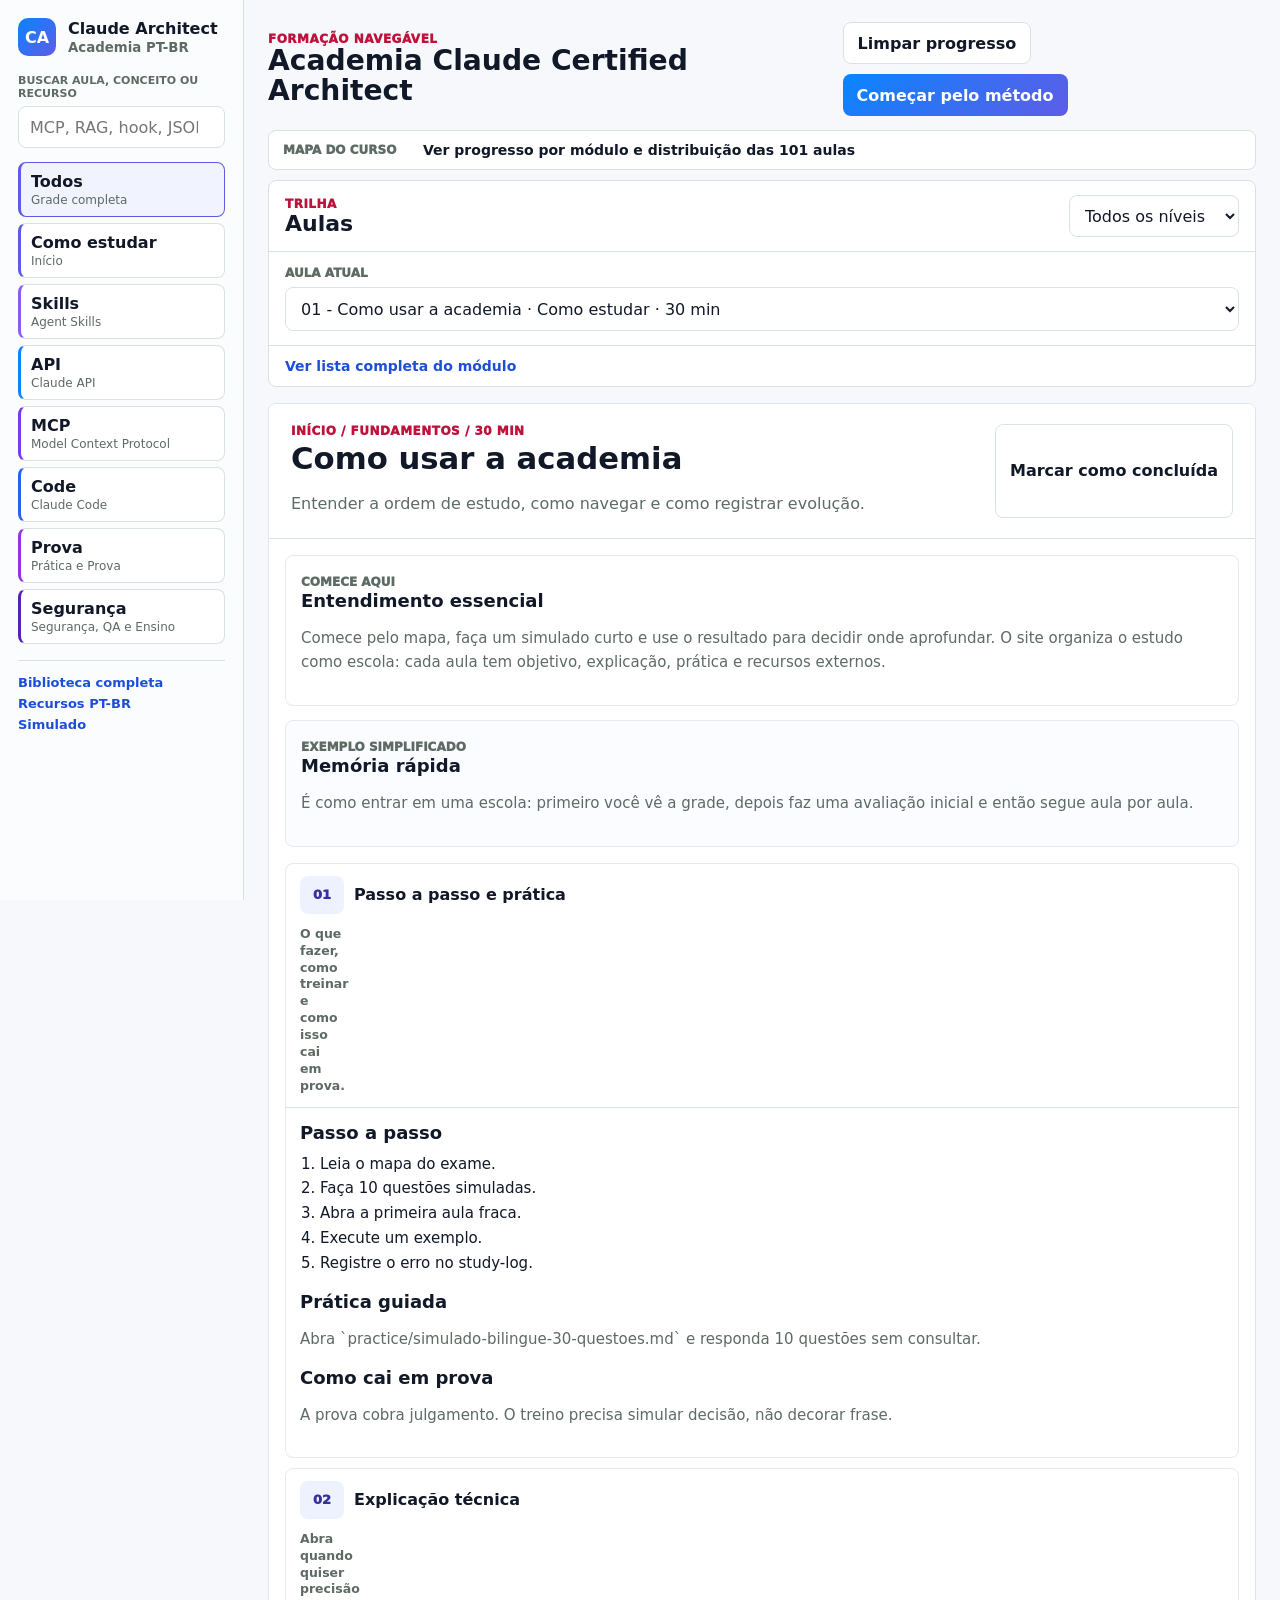
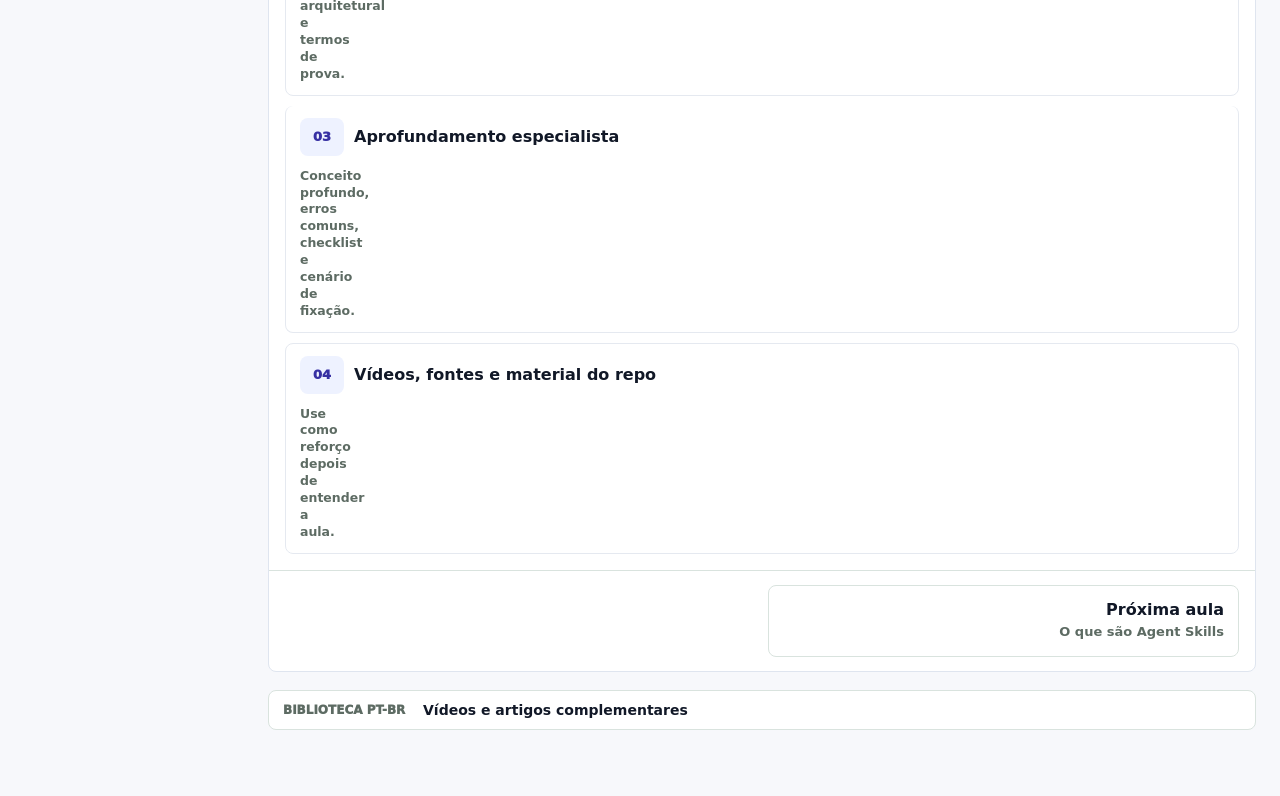
==== commit 056e58ad: "Clean up academy reading experience" ====
--- a/index.html
+++ b/index.html
@@ -89,7 +89,14 @@
                 <option value="especialista">Especialista</option>
               </select>
             </div>
-            <div id="lessonList" class="lesson-list"></div>
+            <div class="lesson-picker">
+              <label for="lessonSelect">Aula atual</label>
+              <select id="lessonSelect" aria-label="Escolher aula"></select>
+            </div>
+            <details class="lesson-list-drawer">
+              <summary>Ver lista completa do módulo</summary>
+              <div id="lessonList" class="lesson-list"></div>
+            </details>
           </div>
 
           <article id="lessonDetail" class="lesson-detail" aria-live="polite"></article>
--- a/assets/academy.css
+++ b/assets/academy.css
@@ -740,6 +740,87 @@
   }
 }
 
+@media (max-width: 760px) {
+  .main,
+  .topbar,
+  .academy-layout,
+  .lesson-list-panel,
+  .lesson-detail,
+  .course-map,
+  .resource-board {
+    max-width: 100% !important;
+  }
+
+  .hero {
+    display: none !important;
+  }
+
+  .topbar h1 {
+    font-size: 24px !important;
+    line-height: 1.12;
+  }
+
+  .topbar-actions {
+    grid-template-columns: 1fr !important;
+  }
+
+  .topbar-actions .ghost-button {
+    display: none;
+  }
+
+  .primary-button {
+    min-height: 38px;
+    padding: 8px 10px;
+  }
+
+  .topbar,
+  .course-map {
+    display: none !important;
+  }
+
+  .lesson-list-panel .panel-heading {
+    display: none;
+  }
+
+  .lesson-picker {
+    padding: 12px;
+  }
+
+  .lesson-list-drawer > summary {
+    padding: 10px 12px;
+  }
+}
+
+@media (max-width: 760px) {
+  .main,
+  .topbar,
+  .academy-layout,
+  .lesson-list-panel,
+  .lesson-detail,
+  .course-map,
+  .resource-board {
+    max-width: 100%;
+  }
+
+  .hero {
+    display: none;
+  }
+
+  .topbar h1 {
+    font-size: 24px;
+  }
+
+  .topbar-actions {
+    grid-template-columns: repeat(2, minmax(0, 1fr));
+  }
+
+  .primary-button,
+  .ghost-button {
+    min-height: 38px;
+    padding: 8px 10px;
+  }
+}
+
 /* UX pass: keep depth available without showing every layer at once. */
 .hero {
   gap: 18px;
@@ -1007,6 +1088,354 @@
 
   .lesson-sections {
     padding-top: 0;
+  }
+}
+
+/* Clean reading mode: reduce competing navigation and make the lesson the page. */
+body {
+  background: #f7f8fb;
+}
+
+.academy-shell {
+  grid-template-columns: 244px minmax(0, 1fr);
+}
+
+.sidebar {
+  background: #fbfcfe;
+  padding: 18px;
+}
+
+.brand {
+  margin-bottom: 18px;
+}
+
+.brand-mark {
+  border-radius: 10px;
+  height: 38px;
+  width: 38px;
+}
+
+.search-panel {
+  margin-bottom: 14px;
+}
+
+.search-panel label {
+  font-size: 11px;
+  margin-bottom: 6px;
+}
+
+.module-nav {
+  gap: 6px;
+}
+
+.module-button {
+  border-left-width: 3px;
+  padding: 9px 10px;
+}
+
+.module-button small {
+  font-size: 12px;
+}
+
+.sidebar-actions {
+  gap: 6px;
+  margin-top: 16px;
+  padding-top: 14px;
+}
+
+.sidebar-actions a {
+  font-size: 13px;
+}
+
+.main {
+  margin: 0 auto;
+  max-width: 1120px;
+  padding: 22px 24px 56px;
+  width: 100%;
+}
+
+.topbar {
+  gap: 14px;
+  margin-bottom: 14px;
+}
+
+.topbar h1 {
+  font-size: clamp(24px, 2.2vw, 34px);
+}
+
+.topbar h1 span {
+  display: inline;
+}
+
+.topbar h1 span + span::before {
+  content: " ";
+}
+
+.hero {
+  display: none;
+}
+
+.hero .eyebrow {
+  display: none;
+}
+
+.hero h2 {
+  font-size: clamp(22px, 2.2vw, 30px);
+}
+
+.hero p {
+  color: #526070;
+  font-size: 15px;
+  line-height: 1.5;
+  margin-top: 8px;
+}
+
+.progress-card {
+  border-radius: 10px;
+  box-shadow: none;
+  padding: 14px;
+}
+
+.progress-card strong {
+  font-size: 28px;
+}
+
+.progress-card p {
+  font-size: 13px;
+  line-height: 1.4;
+}
+
+.course-map,
+.resource-board,
+.lesson-list-panel,
+.lesson-detail {
+  box-shadow: none;
+}
+
+.course-map,
+.resource-board {
+  background: #ffffff;
+  margin-bottom: 10px;
+}
+
+.course-map > summary,
+.resource-board > summary {
+  grid-template-columns: 130px 1fr;
+  padding: 11px 14px;
+}
+
+.course-map > summary strong,
+.resource-board > summary strong {
+  font-size: 14px;
+}
+
+.academy-layout {
+  grid-template-columns: 1fr;
+}
+
+.lesson-list-panel {
+  position: static;
+}
+
+.lesson-list-panel .panel-heading {
+  padding: 14px 16px;
+}
+
+.lesson-list-panel .panel-heading h2 {
+  font-size: 22px;
+}
+
+.lesson-picker {
+  border-bottom: 1px solid var(--line);
+  display: grid;
+  gap: 7px;
+  padding: 14px 16px;
+}
+
+.lesson-picker label {
+  color: var(--muted);
+  font-size: 12px;
+  font-weight: 950;
+  text-transform: uppercase;
+}
+
+.lesson-picker select {
+  background: #ffffff;
+  border: 1px solid var(--line);
+  border-radius: 8px;
+  color: var(--ink);
+  min-height: 44px;
+  outline: none;
+  padding: 9px 11px;
+  width: 100%;
+}
+
+.lesson-picker select:focus {
+  border-color: var(--violet-blue);
+  box-shadow: 0 0 0 4px rgba(94, 92, 230, 0.13);
+}
+
+.lesson-list-drawer > summary {
+  color: var(--blue-dark);
+  cursor: pointer;
+  font-size: 14px;
+  font-weight: 850;
+  list-style: none;
+  padding: 12px 16px;
+}
+
+.lesson-list-drawer > summary::-webkit-details-marker {
+  display: none;
+}
+
+.lesson-list-drawer[open] > summary {
+  border-bottom: 1px solid var(--line);
+}
+
+.lesson-list {
+  max-height: 360px;
+  padding: 12px;
+}
+
+.lesson-list-drawer:not([open]) .lesson-list {
+  display: none;
+}
+
+.lesson-detail {
+  border-color: #dfe5ef;
+}
+
+.lesson-hero {
+  background: #ffffff;
+  padding: 20px 22px;
+}
+
+.lesson-hero h2 {
+  font-size: clamp(25px, 2.4vw, 34px);
+}
+
+.lesson-hero p {
+  font-size: 16px;
+}
+
+.complete-button {
+  min-width: 132px;
+}
+
+.lesson-overview {
+  grid-template-columns: 1fr;
+  padding: 16px;
+}
+
+.lesson-overview section {
+  border-color: #e5e9f0;
+  padding: 15px;
+}
+
+.lesson-overview section + section {
+  background: #fbfcff;
+}
+
+.lesson-sections {
+  padding: 0 16px 16px;
+}
+
+.lesson-section {
+  border-color: #e5e9f0;
+}
+
+.lesson-section > summary {
+  padding: 12px 14px;
+}
+
+.lesson-section > summary strong {
+  font-size: 16px;
+}
+
+.lesson-section > summary small {
+  font-size: 12.5px;
+}
+
+.section-body {
+  padding: 14px;
+}
+
+.section-grid,
+.deep-grid,
+.resource-columns,
+.video-grid {
+  grid-template-columns: 1fr;
+}
+
+.lesson-nav-actions {
+  padding: 14px 16px;
+}
+
+.resource-board > .panel-heading {
+  display: none;
+}
+
+@media (max-width: 900px) {
+  .academy-shell {
+    grid-template-columns: 1fr;
+  }
+
+  .sidebar {
+    border-bottom: 1px solid var(--line);
+    border-right: 0;
+    height: auto;
+    position: static;
+  }
+
+  .main {
+    padding: 18px 14px 44px;
+  }
+
+  .hero,
+  .topbar {
+    grid-template-columns: 1fr;
+  }
+}
+
+@media (max-width: 760px) {
+  .topbar {
+    margin-bottom: 12px;
+  }
+
+  .topbar h1 {
+    font-size: 24px;
+  }
+
+  .topbar-actions {
+    display: grid;
+    gap: 8px;
+    grid-template-columns: repeat(2, minmax(0, 1fr));
+  }
+
+  .primary-button,
+  .ghost-button {
+    min-height: 38px;
+    padding: 8px 10px;
+  }
+
+  .hero,
+  .lesson-detail,
+  .lesson-list-panel,
+  .course-map,
+  .resource-board {
+    max-width: none;
+  }
+
+  .lesson-hero,
+  .lesson-overview,
+  .lesson-sections,
+  .lesson-nav-actions {
+    padding-left: 12px;
+    padding-right: 12px;
+  }
+
+  .lesson-hero h2 {
+    font-size: 25px;
   }
 }
 
@@ -1106,3 +1535,37 @@
     padding: 14px;
   }
 }
+
+@media (max-width: 760px) {
+  .main,
+  .topbar,
+  .academy-layout,
+  .lesson-list-panel,
+  .lesson-detail,
+  .course-map,
+  .resource-board {
+    max-width: 100% !important;
+  }
+
+  .hero {
+    display: none !important;
+  }
+
+  .topbar h1 {
+    font-size: 24px !important;
+    line-height: 1.12;
+  }
+
+  .topbar-actions {
+    grid-template-columns: 1fr !important;
+  }
+
+  .topbar-actions .ghost-button {
+    display: none;
+  }
+
+  .primary-button {
+    min-height: 38px;
+    padding: 8px 10px;
+  }
+}
